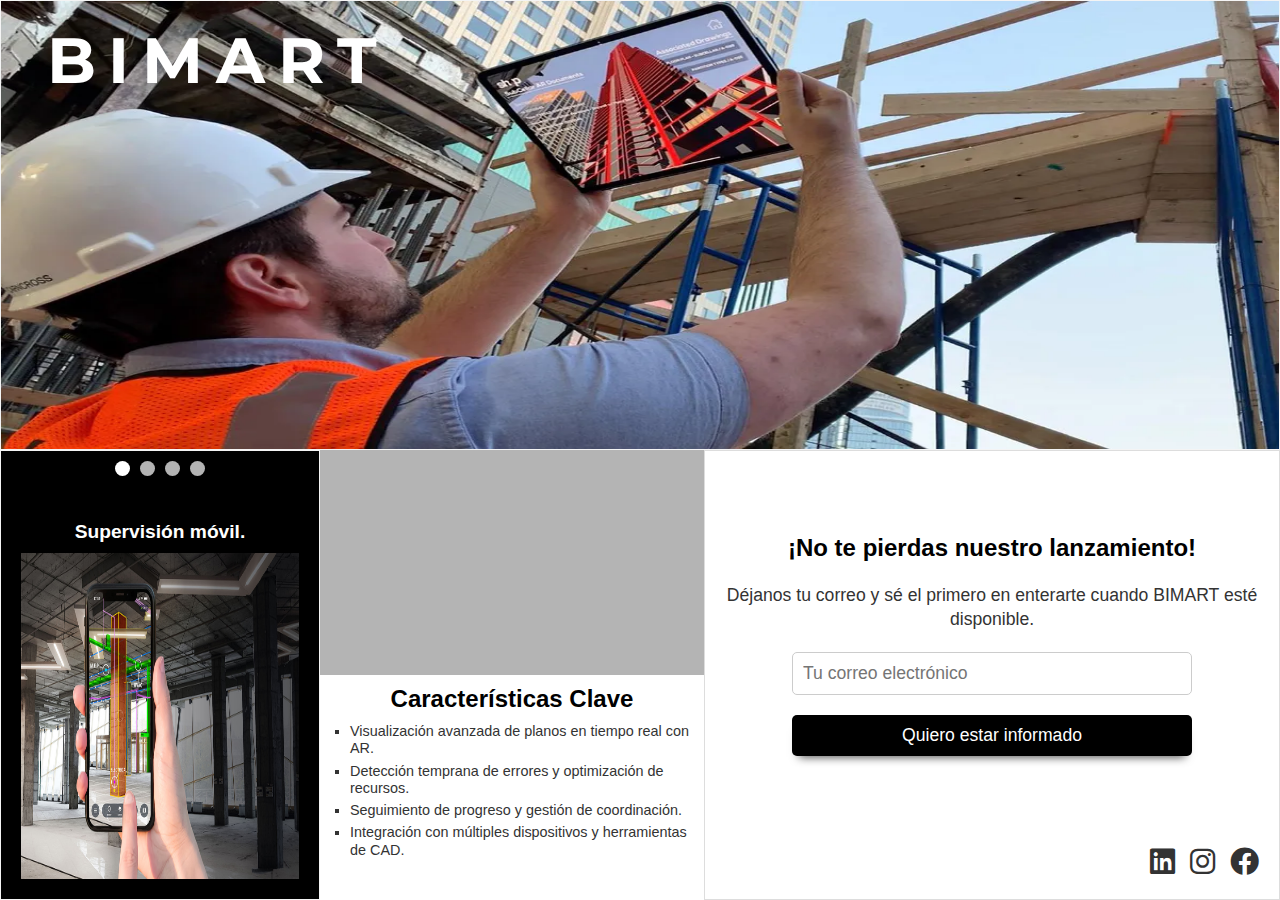
==== index.html @ 1b8f8083 "Add files via upload" ====
<!DOCTYPE html>
<html lang="en">
<head>
    <meta charset="UTF-8">
    <meta name="viewport" content="width=device-width, initial-scale=1.0">
    <title>Divisiones de Página</title>
    <link rel="stylesheet" href="styles.css">
    
    <link href="https://fonts.googleapis.com/css2?family=Montserrat:wght@700&display=swap" rel="stylesheet">

    <link rel="stylesheet" href="https://cdnjs.cloudflare.com/ajax/libs/font-awesome/6.0.0-beta3/css/all.min.css">

</head>
<body>
    <div class="container">
        <!-- Sección grande superior -->
        <div class="top-section">
            <h1>BIMART</h1>


        </div>

        <!-- Secciones inferiores -->

        <!-- Sección izquierda con carrusel -->
        <div class="left-section">

            <!-- Contenedores de texto para cada imagen -->
            <div class="carousel-text active">Supervisión móvil.</div>
            <div class="carousel-text">Proyectos en tiempo real.</div>
            <div class="carousel-text">Eficiencia, calidad y ahorro.</div>
            <div class="carousel-text">Precisión en construcción.</div>


            <div class="carousel">
                <img src="../img/bimart2.png" alt="Imagen 1" class="carousel-image">                
                <img src="../img/bimart3.png" alt="Imagen 2" class="carousel-image">
                <img src="../img/bimart4.png" alt="Imagen 3" class="carousel-image">
                <img src="../img/bimart5.png" alt="Imagen 3" class="carousel-image">

            </div>

            <!-- Puntos de navegación para el carrusel -->
            <div class="carousel-dots">
                <span class="dot" onclick="currentImage(0)"></span>
                <span class="dot" onclick="currentImage(1)"></span>
                <span class="dot" onclick="currentImage(2)"></span>
                <span class="dot" onclick="currentImage(3)"></span>
            </div>

        </div>

        <div class="middle-top-section">
            <!-- Iframe para incrustar el video de YouTube -->
            <iframe 
                width="100%" 
                height="100%" 
                src="https://www.youtube.com/embed/hZGgrwpNq4o?autoplay=1&mute=1&loop=1&playlist=hZGgrwpNq4o"  
                title="YouTube video player" 
                frameborder="0" 
                allow="accelerometer; autoplay; clipboard-write; encrypted-media; gyroscope; picture-in-picture; web-share" 
                allowfullscreen>
            </iframe>
        </div>

        <div class="middle-bottom-section">
            
            <h2>Características Clave</h2>
            <ul>
                <li>Visualización avanzada de planos en tiempo real con AR.</li>
                <li>Detección temprana de errores y optimización de recursos.</li>
                <li>Seguimiento de progreso y gestión de coordinación.</li>
                <li>Integración con múltiples dispositivos y herramientas de CAD.</li>
            </ul>

        </div>

        <div class="right-section">
            
            <h1>¡No te pierdas nuestro lanzamiento!</h1>
            <p>Déjanos tu correo y sé el primero en enterarte cuando BIMART esté disponible.</p>
            
            <!-- Formulario para ingresar el correo -->
            <form id="emailForm">
                <input type="email" id="emailInput" placeholder="Tu correo electrónico" required>
                <button type="submit" class="submit-button">Quiero estar informado</button>
            </form>
    
            
            <!-- Mensaje de validación -->
            <p id="message" style="color: green;"></p>


            

            <!-- Íconos de redes sociales -->
            <div class="social-icons">
                <a href="https://www.linkedin.com/" target="_blank" class="icon linkedin">
                    <i class="fab fa-linkedin"></i>
                </a>
                <a href="https://www.instagram.com/" target="_blank" class="icon instagram">
                    <i class="fab fa-instagram"></i>
                </a>
                <a href="https://www.facebook.com/" target="_blank" class="icon facebook">
                    <i class="fab fa-facebook"></i>
                </a>
            </div>

        </div>

    </div>

    <script src="script.js"></script>

</body>
</html>
---- styles.css ----
* {
  margin: 0;
  padding: 0;
  box-sizing: border-box;
}

body {
  font-family: Arial, sans-serif;  
}

.container {
  display: grid;
  grid-template-rows: 2fr 1fr 1fr;
  grid-template-columns: 25% 30% 45%; /* Ajustes de ancho: 25% izquierda, 30% centro, 45% derecha */  
  height: calc(100vh - 0px); /* Altura ajustada para tener en cuenta el padding del body */  
}




/* Sección grande superior */
.top-section {
  grid-column: 1 / 4; /* Ocupará las 3 columnas completas */
  background-image: url(../img/bimart1.png); /* Cambia la ruta de la imagen */
  background-size: 100% 100%; /* La imagen se ajusta completamente al tamaño de la sección */
  background-position: center; /* Centra la imagen en la sección */
  background-repeat: no-repeat; /* Evita que la imagen se repita */
  display: flex;
  justify-content: center;
  align-items: center;
  padding: 20px;
  border: 1px solid #f4f4f4;
  height: 100%; /* Asegura que ocupe toda la altura disponible */
  position: relative;
  overflow: hidden; /* Asegura que nada se salga de la sección */
}

/* Estilo para el texto de la sección superior */
.top-section h1 {
  font-family: 'Montserrat', sans-serif;
  font-weight: 700; /* Aplica la negrita */
  letter-spacing: 0.2em; /* Espacia las letras más */
  position: absolute; /* Permite posicionar el texto en un lugar específico dentro del contenedor */
  top: 0; /* Alinea el texto en la parte superior */
  left: 2%; /* Alinea el texto a la izquierda */
  margin: 20px; /* Añade un margen para separar un poco el texto del borde */
  color: white; /* Color del texto */
  font-size: 4rem; /* Tamaño grande del texto */
  font-weight: bold; /* Texto en negrita */
  overflow: hidden; /* Asegura que el texto no se desborde */
}

/* Media queries para ajustar el tamaño en pantallas más pequeñas */
@media (max-width: 768px) {
  .top-section h1 {
    font-size: 8vw; /* Ajuste del tamaño para pantallas medianas */
  }
}

@media (max-width: 480px) {
  .top-section h1 {
    font-size: 10vw; /* Ajuste adicional para pantallas móviles */
  }
}














/* Sección inferior izquierda */
.left-section {
  grid-column: 1 / 2;
  grid-row: 2 / 4; /* Ocupará dos filas */
  background-color: black; /* Fondo negro */ 
  background-size: 100% 100%; /* La imagen se ajusta completamente al tamaño de la sección */
  background-position: center; 
  background-repeat: no-repeat;
  display: flex;
  justify-content: flex-end;
  align-items: center;
  flex-direction: column; /* Para colocar el carrusel y los puntos verticalmente */
  padding: 20px;
  border: 1px solid #f4f4f4;
  position: relative;
  overflow: hidden; /* Asegura que el contenido no se desborde */
}

/* Carrusel */
.carousel {
  position: relative;
  width: 100%;
  height: 80%; /* Ajusta la altura para dejar espacio a los puntos */  
}

.carousel-image {
  position: absolute;
  width: 100%;
  height: 100%;  
  opacity: 0; /* Las imágenes están ocultas por defecto */
  transition: opacity 0.5s ease-in-out;
  object-fit: fill; /* Recorta la imagen para mantener la proporción */
  display: block; /* Hace que las imágenes se comporten como un bloque */
  max-width: 100%;
}

.carousel-image.active {
  opacity: 1; /* Solo la imagen activa será visible */
}

/* Texto para cada imagen */
.carousel-text {
  font-size: 1.5vw; /* Ajuste de tamaño de texto basado en el ancho del viewport (responsive) */
  font-weight: bold;
  color: white;
  margin-bottom: 10px;
  display: none; /* Oculta el texto por defecto */
  text-align: center;
  transition: font-size 0.3s ease; /* Suaviza los cambios de tamaño */

  word-wrap: break-word; /* Permite que las palabras largas se dividan en varias líneas */
  max-width: 90%; /* Asegura que el texto no supere el 90% del ancho de su contenedor */
}

.carousel-text.active {
  display: block; /* Solo muestra el texto activo */
}

/* Media para ajustar el tamaño del texto en pantallas más pequeñas */
@media (max-width: 768px) {
  .carousel-text {
    font-size: 3vw; /* Aumenta el tamaño del texto en pantallas más pequeñas */
    max-width: 90%; /* Asegura que no supere el ancho del contenedor */
  }
}

@media (max-width: 480px) {
  .carousel-text {
    font-size: 2vw; /* Ajusta el tamaño en pantallas aún más pequeñas */
  }
}

@media (min-width: 1200px) {
  .carousel-text {
    font-size: 1.5vw; /* Reduce el tamaño en pantallas muy grandes */
  }
}

/* Puntos de navegación */
.carousel-dots {
  display: flex;
  justify-content: center; /* Centra los puntos horizontalmente */
  position: absolute;
  top: 10px; /* Coloca los puntos en la parte superior, ajusta este valor según sea necesario */
  left: 50%;
  transform: translateX(-50%); /* Asegura que los puntos estén centrados */
  z-index: 10; /* Asegura que los puntos estén encima de las imágenes */
}

.dot {
  height: 15px;
  width: 15px;
  margin: 0 5px;
  background-color: white; /* Color de los puntos: blanco */
  border-radius: 50%; /* Hace que los puntos sean redondos */
  display: inline-block;
  cursor: pointer;
  opacity: 0.7; /* Un poco de transparencia para los puntos */
  transition: opacity 0.3s ease; /* Transición suave cuando cambian */
}

.dot.active {
  opacity: 1; /* Aumenta la opacidad del punto activo */
}








/* Sección inferior central superior */
.middle-top-section {
  grid-column: 2 / 3;
  grid-row: 2 / 3;
  background-color: #b4b4b4; /* Puedes cambiar este color si no deseas un fondo gris */
  display: flex;
  justify-content: center;
  align-items: center;
  padding: 0; /* Asegura que no haya espacio adicional alrededor del video */
  height: 100%; /* Asegura que ocupe todo el espacio disponible */
}

.video-section iframe {
  width: 100%; /* Asegura que el video ocupe todo el ancho disponible */
  height: auto; /* Ajusta la altura automáticamente para mantener la proporción */
}







/* Sección inferior central inferior */
.middle-bottom-section {
  grid-column: 2 / 3;
  grid-row: 3 / 4;
  background-color: white;
  padding: 10px;
  display: flex;
  flex-direction: column;
  justify-content: flex-start;
  align-items: flex-start;
  color: black;
  height: 25vh; /* Altura basada en el 30% del viewport */
  min-height: 80px; /* Altura mínima */
  max-height: 25vh; /* Altura máxima para pantallas más grandes */
  overflow-y: auto; /* Habilita scroll si hay más contenido del que cabe en la sección */
  box-sizing: border-box;
}

.middle-bottom-section h2 {
  font-size: 1.5rem; /* Tamaño del título */
  margin-bottom: 10px;
  text-align: center; /* Centra el texto dentro de su contenedor */
  width: 100%; /* Asegura que el h2 ocupe todo el ancho para que el centrado funcione */  
}

.middle-bottom-section ul {
  list-style-type: disc;
  padding-left: 20px;
  margin: 0; /* Elimina márgenes adicionales */
}

.middle-bottom-section li {
  font-size: 0.9rem; /* Ajusta el tamaño del texto */
  margin-bottom: 5px; /* Ajusta el espaciado entre los elementos */
  line-height: 1.2; /* Reduce el espaciado entre líneas */
  list-style-type: square; /* Uses square bullets for a simple look */
  color: #333;
}












/* Sección derecha */
.right-section {
  grid-column: 3 / 4;
  grid-row: 2 / 4;
  background-color: white;
  padding: 20px;
  display: flex;
  flex-direction: column;
  justify-content: center;
  align-items: center;
  text-align: center;
  border: 1px solid #ddd;
  width: 100%;
  box-sizing: border-box;
  overflow: hidden; /* Evita cualquier desbordamiento */
  position: relative; /* Para permitir que el mensaje aparezca sin desplazar otros elementos */
}

.right-section h1 {
  font-size: 2rem; /* Tamaño base para pantallas grandes */
  max-width: 100%; /* Limita el ancho del título */
  word-wrap: break-word; /* Divide las palabras largas */
  margin-bottom: 20px;
  color: #000;
  line-height: 1.2; /* Mejora la legibilidad */
}

.right-section p {
  font-size: 1.2rem; /* Tamaño de texto base */
  margin-bottom: 20px;
  color: #333;
  width: 100%;
  max-width: 100%;
  word-wrap: break-word;
  line-height: 1.4;
}

form {
  display: flex;
  flex-direction: column;
  align-items: center;
  width: 100%;
}

#emailInput {
  padding: 10px;
  width: 80%;
  max-width: 400px;
  font-size: 1rem;
  border: 1px solid #ccc;
  border-radius: 5px;
  margin-bottom: 20px;
  box-sizing: border-box;
}

.submit-button {
  background-color: black; /* Fondo negro */
  color: white; /* Texto blanco para contraste */
  padding: 10px 20px;
  font-size: 1.1rem;
  border: none;
  border-radius: 5px;
  cursor: pointer;
  width: 80%;
  max-width: 400px;
  box-sizing: border-box;
  position: relative;
  transition: all 0.2s ease-in-out; /* Transición suave */
  box-shadow: 0 0.5em 0.5em -0.4em rgba(0, 0, 0, 0.7); /* Sombra inicial con transparencia */
  -webkit-transform: translateY(0); /* Posición inicial */
  transform: translateY(0); /* Posición inicial */
}

.submit-button:hover {
  background-color: #333; /* Un negro más claro en hover */
  box-shadow: 0 0.75em 0.75em -0.4em rgba(0, 0, 0, 0.9); /* Sombra más pronunciada */
  -webkit-transform: translateY(-0.25em); /* Eleva ligeramente el botón */
  transform: translateY(-0.25em); /* Eleva ligeramente el botón */
}

#message {
  margin-top: 20px;
  font-size: 1rem;
  color: green;
  height: 20px; /* Altura fija para el mensaje */
  visibility: hidden; /* El espacio está reservado, pero el mensaje está oculto */
}



/* Estilo para los íconos de redes sociales */
.social-icons {
  position: absolute;
  bottom: 20px; /* Posiciona los íconos en el margen inferior */
  right: 20px; /* Los coloca en el margen derecho */
  display: flex;
  gap: 15px;
}

.social-icons a {
  color: #333;
  font-size: 1.8rem;
  transition: color 0.3s ease;
}

.social-icons a:hover {
  color: #000;
}

.icon.linkedin:hover {
  color: #0e76a8; /* Color oficial de LinkedIn */
}

.icon.instagram:hover {
  color: #e1306c; /* Color oficial de Instagram */
}

.icon.facebook:hover {
  color: #3b5998; /* Color oficial de Facebook */
}


/* Ajustes responsivos para tamaños de pantalla pequeños */
@media (max-width: 768px) {
  .social-icons a {
    font-size: 1.6rem;
  }
}

@media (max-width: 480px) {
  .social-icons a {
    font-size: 1.4rem;
  }
}



























/* Media queries para pantallas más pequeñas */
@media (max-width: 1300px) {
  .right-section h1 {
    font-size: 1.5rem; /* Ajusta el tamaño del título en pantallas medianas */
  }

  .right-section p {
    font-size: 1.1rem; /* Ajusta el texto en pantallas medianas */
  }

  #emailInput, .submit-button {
    width: 90%; /* Aumenta el ancho de los campos */
    font-size: 1.1rem; /* Ajusta el texto en pantallas medianas */
  }
}

@media (max-width: 900px) {
  .right-section h1 {
    font-size: 1.25rem; /* Tamaño más pequeño pero visible */
  }

  .right-section p {
    font-size: 0.8rem; /* Tamaño del texto más pequeño pero legible */
  }

  #emailInput, .submit-button {
    width: 95%; /* Cubre más espacio en pantallas pequeñas */
    font-size: 0.8rem; /* Tamaño del texto más pequeño pero legible */
  }
}


@media (max-width: 600px) {
  .right-section h1 {
    font-size: 1.0rem; /* Tamaño más pequeño pero visible */
  }

  .right-section p {
    font-size: 0.65rem; /* Tamaño del texto más pequeño pero legible */
  }

  #emailInput, .submit-button {
    width: 95%; /* Cubre más espacio en pantallas pequeñas */
    font-size: 0.65rem; /* Tamaño del texto más pequeño pero legible */
  }
}
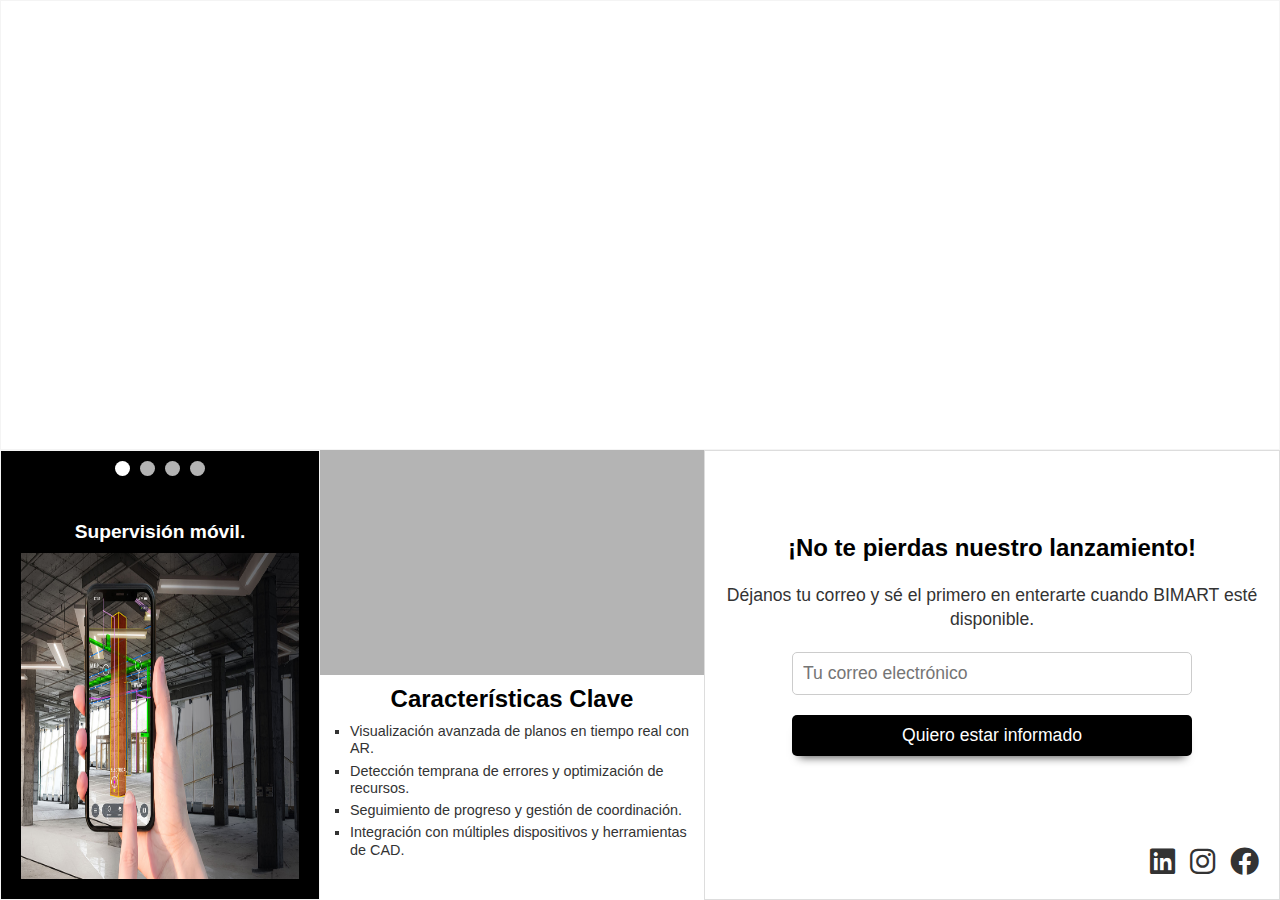
==== commit e03d1fb8: "Add files via upload" ====
--- a/index.html
+++ b/index.html
@@ -33,10 +33,10 @@
 
 
             <div class="carousel">
-                <img src="../img/bimart2.png" alt="Imagen 1" class="carousel-image">                
-                <img src="../img/bimart3.png" alt="Imagen 2" class="carousel-image">
-                <img src="../img/bimart4.png" alt="Imagen 3" class="carousel-image">
-                <img src="../img/bimart5.png" alt="Imagen 3" class="carousel-image">
+                <img src="../images/bimart2.png" alt="Imagen 1" class="carousel-image">                
+                <img src="../images/bimart3.png" alt="Imagen 2" class="carousel-image">
+                <img src="../images/bimart4.png" alt="Imagen 3" class="carousel-image">
+                <img src="../images/bimart5.png" alt="Imagen 3" class="carousel-image">
 
             </div>
 
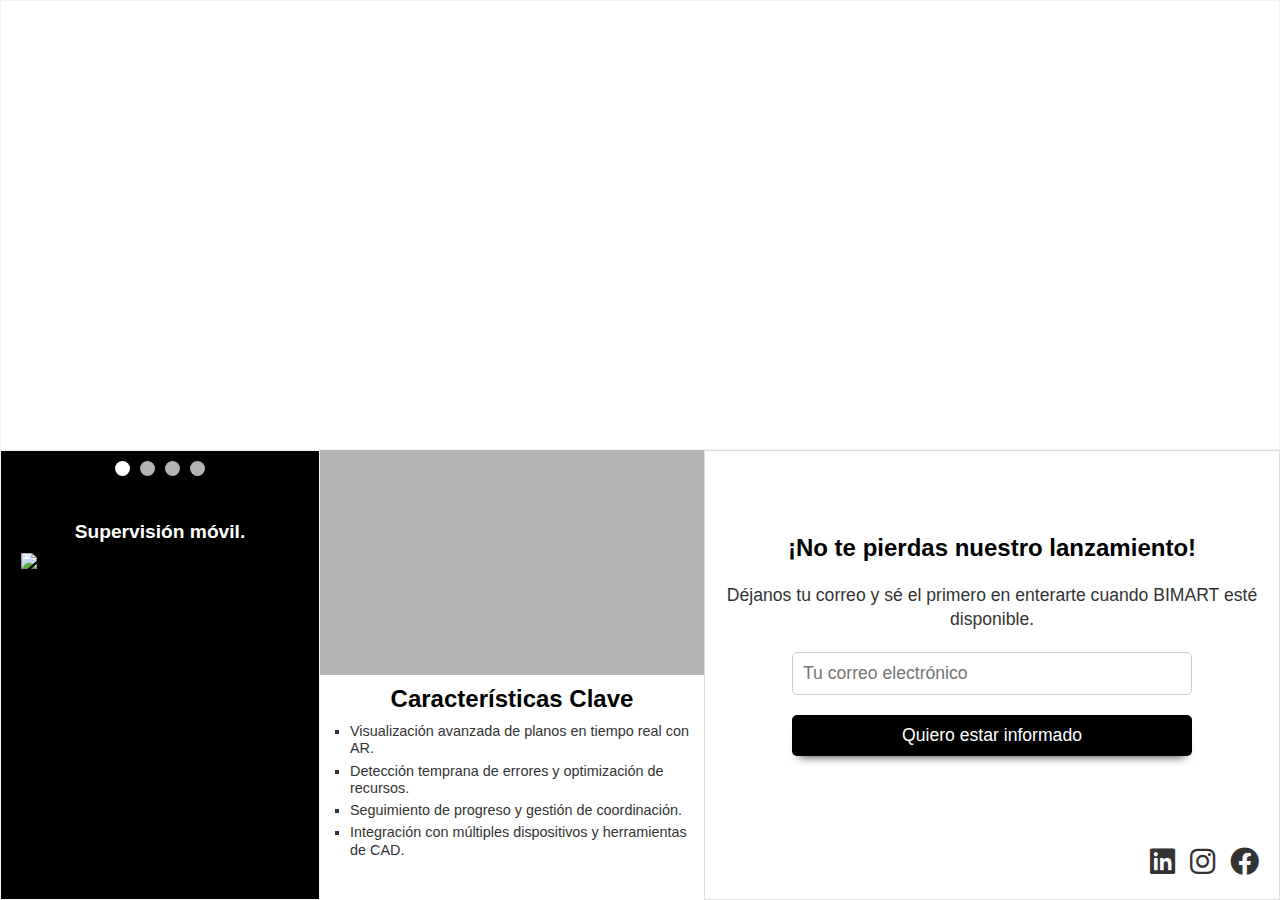
==== commit 2ef0d661: "Update index.html" ====
--- a/index.html
+++ b/index.html
@@ -33,8 +33,8 @@
 
 
             <div class="carousel">
-                <img src="../images/bimart2.png" alt="Imagen 1" class="carousel-image">                
-                <img src="../images/bimart3.png" alt="Imagen 2" class="carousel-image">
+                <img src="https://github.com/RaulFrancoGL/Landing-Page/blob/main/images/bimart2.png?raw=true" alt="Imagen 1" class="carousel-image">                
+                <img src="https://github.com/RaulFrancoGL/Landing-Page/blob/main/images/bimart3.png?raw=true" alt="Imagen 2" class="carousel-image">
                 <img src="../images/bimart4.png" alt="Imagen 3" class="carousel-image">
                 <img src="../images/bimart5.png" alt="Imagen 3" class="carousel-image">
 
